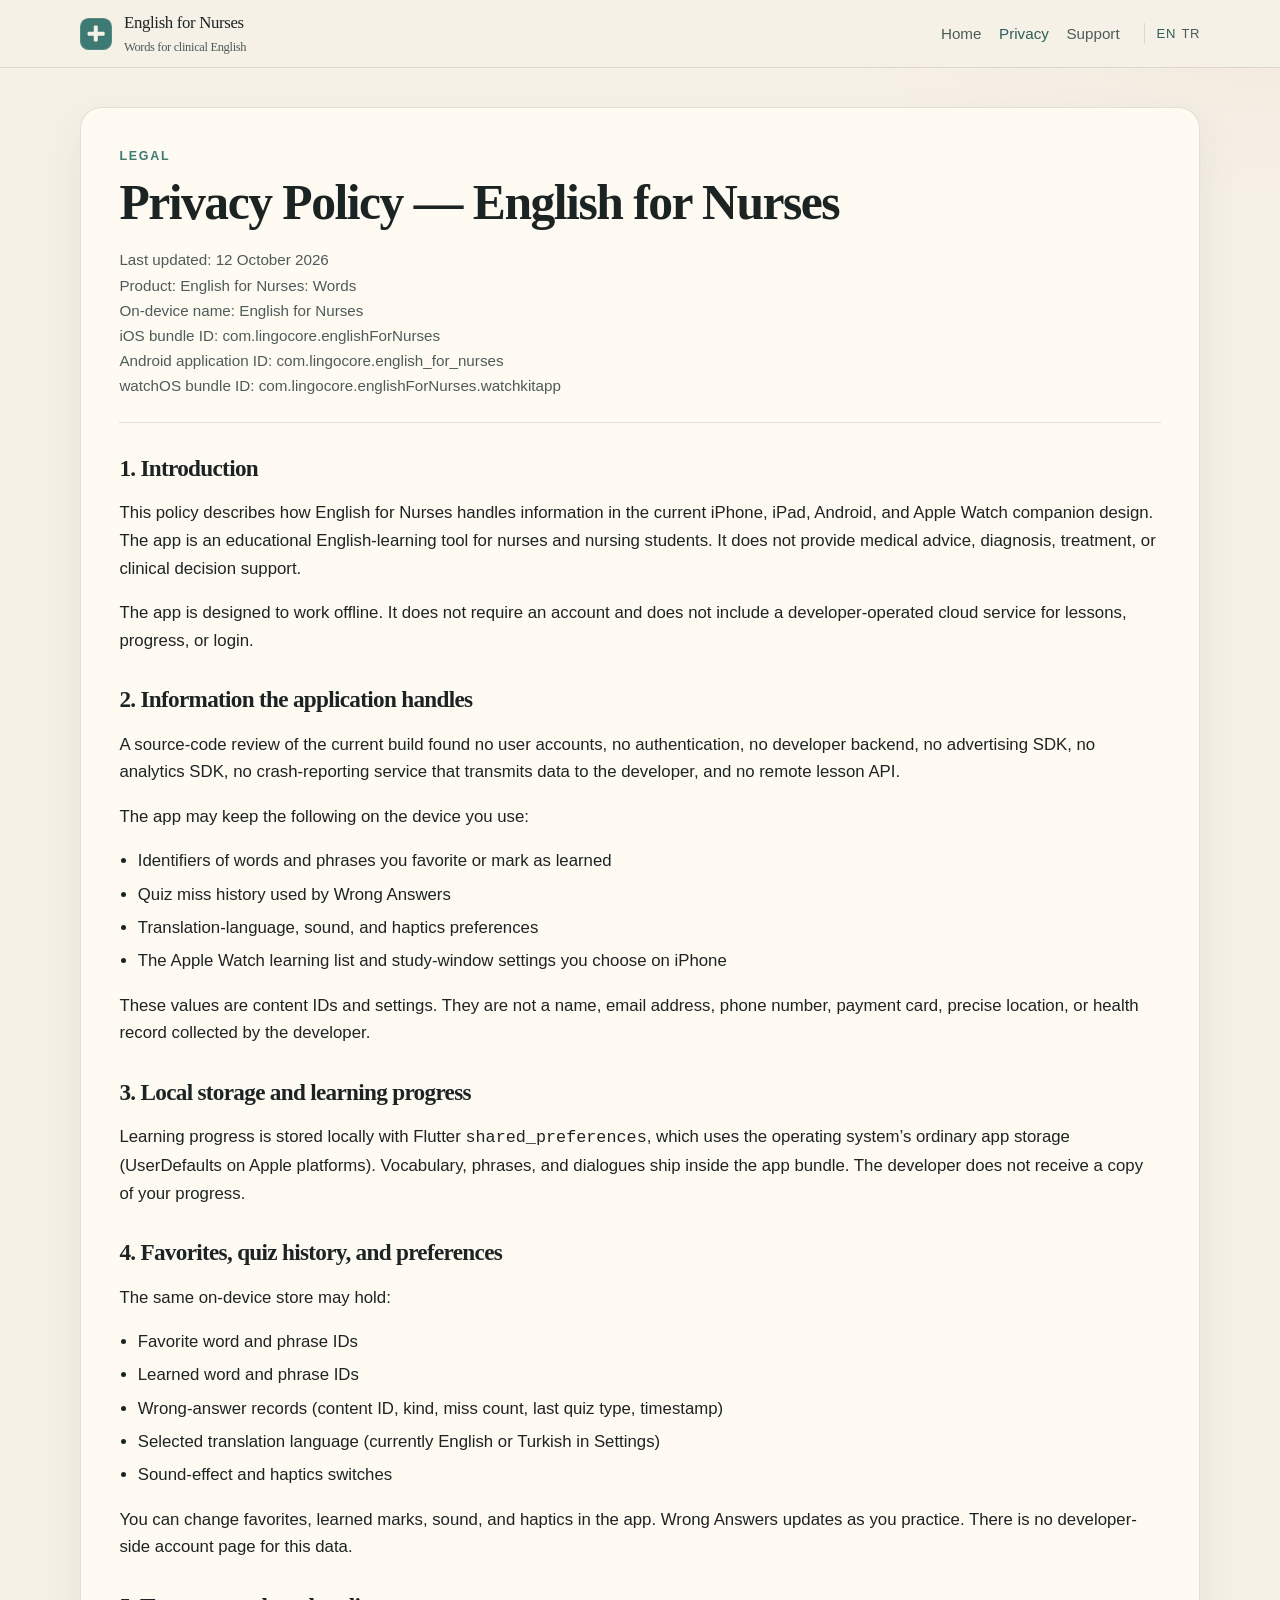
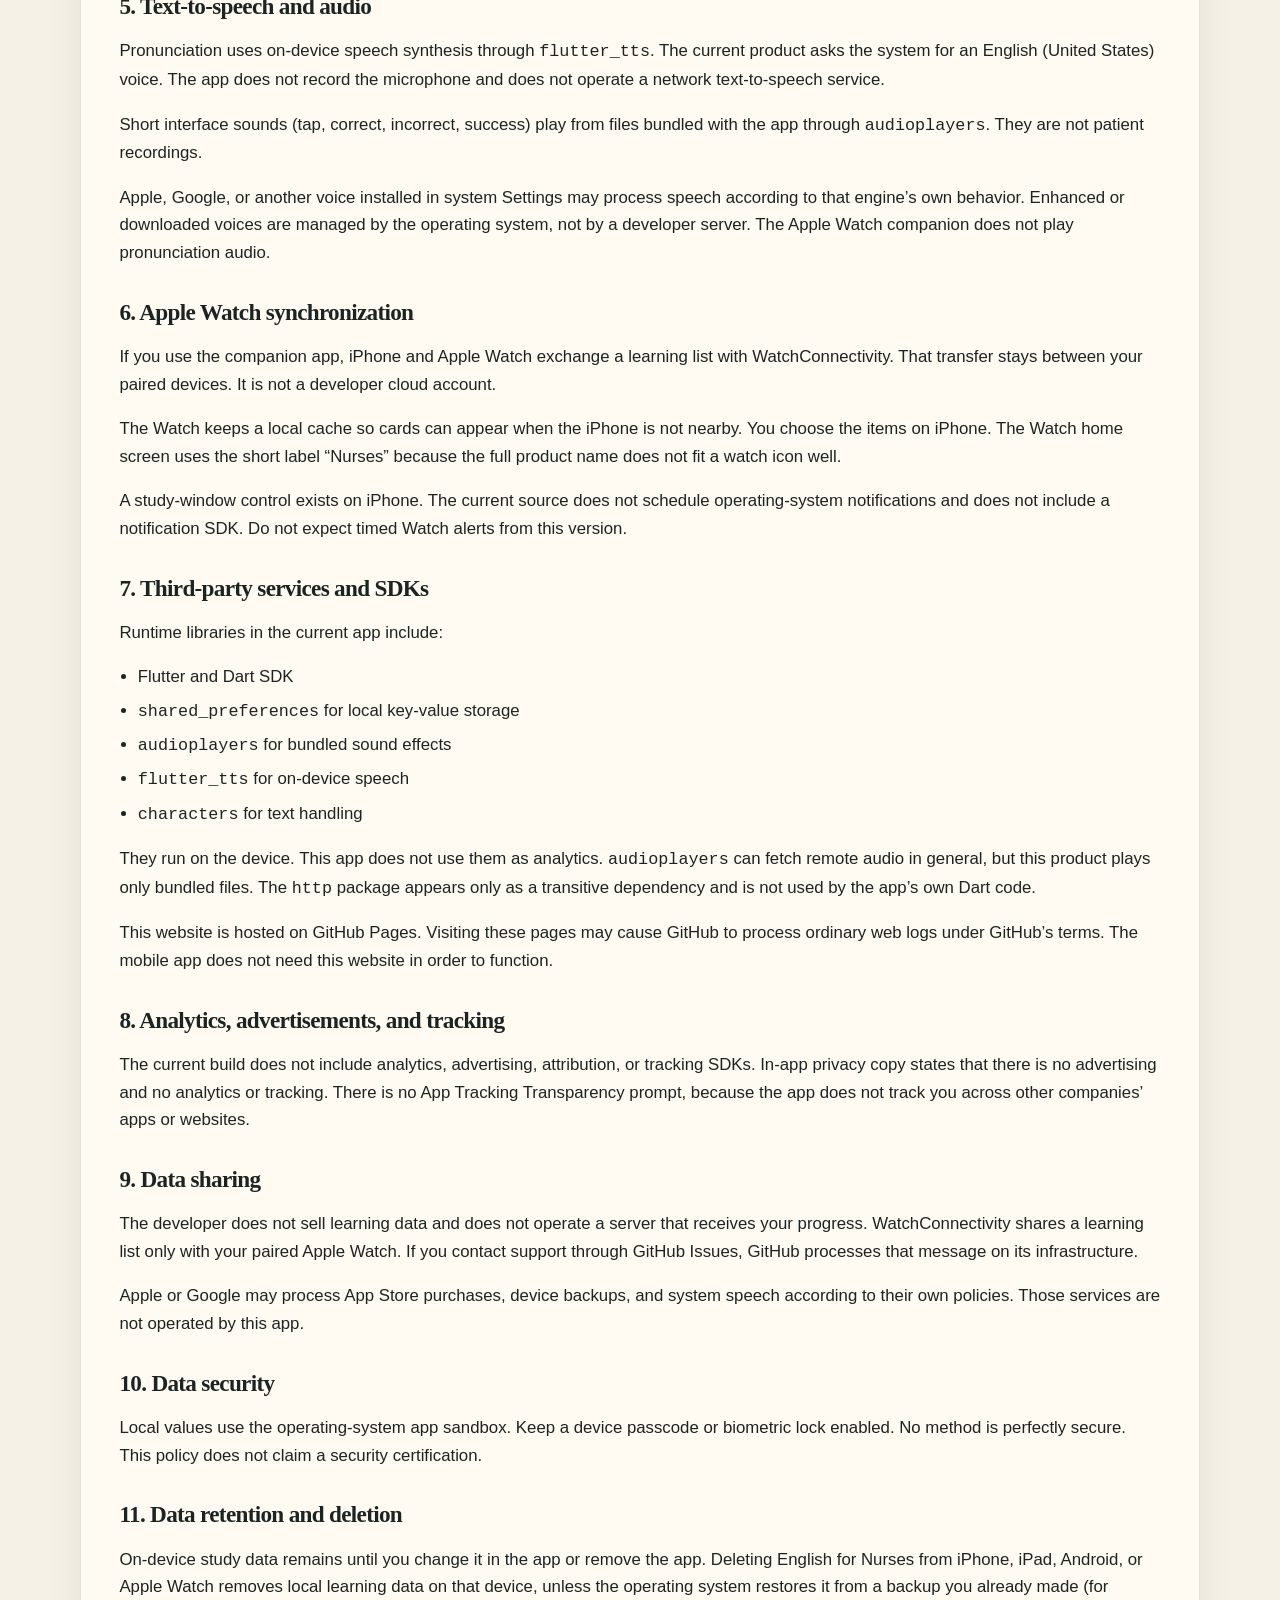
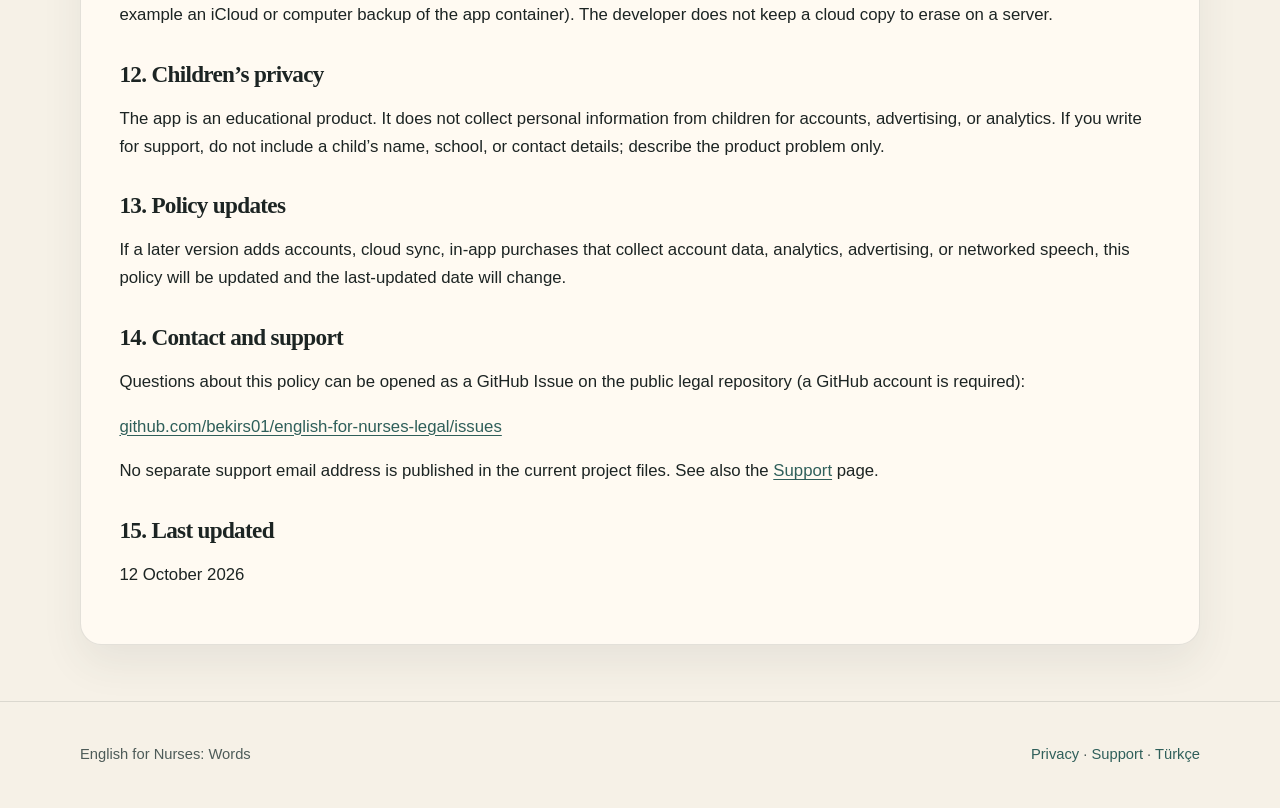
==== privacy.html @ 9a9c849c "Publish Privacy Policy and Support pages for English for Nurses. Co-authored-by: Cursor <cursoragent" ====
<!DOCTYPE html>
<html lang="en">
  <head>
    <meta charset="utf-8" />
    <meta name="viewport" content="width=device-width, initial-scale=1" />
    <title>Privacy Policy — English for Nurses</title>
    <meta
      name="description"
      content="Privacy Policy for English for Nurses. Learning progress stays on the device. No accounts, analytics, advertisements, or developer backend."
    />
    <link rel="stylesheet" href="style.css" />
  </head>
  <body>
    <a class="skip" href="#main">Skip to content</a>
    <header class="top">
      <div class="top-inner">
        <a class="brand" href="index.html">
          <span class="mark" aria-hidden="true"></span>
          <span class="brand-name">
            English for Nurses
            <small>Words for clinical English</small>
          </span>
        </a>
        <nav aria-label="Primary">
          <a href="index.html">Home</a>
          <a href="privacy.html" aria-current="page">Privacy</a>
          <a href="support.html">Support</a>
          <span class="lang" aria-label="Language">
            <a href="privacy.html" aria-current="page">EN</a>
            <a href="privacy-tr.html">TR</a>
          </span>
        </nav>
      </div>
    </header>
    <main id="main" class="page">
      <div class="wrap">
        <article class="panel">
          <p class="kicker">Legal</p>
          <h1>Privacy Policy — English for Nurses</h1>
          <p class="meta">
            Last updated: 12 October 2026<br />
            Product: English for Nurses: Words<br />
            On-device name: English for Nurses<br />
            iOS bundle ID: com.lingocore.englishForNurses<br />
            Android application ID: com.lingocore.english_for_nurses<br />
            watchOS bundle ID: com.lingocore.englishForNurses.watchkitapp
          </p>
          <hr class="rule" />

          <h2>1. Introduction</h2>
          <p>
            This policy describes how English for Nurses handles information in
            the current iPhone, iPad, Android, and Apple Watch companion
            design. The app is an educational English-learning tool for nurses
            and nursing students. It does not provide medical advice,
            diagnosis, treatment, or clinical decision support.
          </p>
          <p>
            The app is designed to work offline. It does not require an
            account and does not include a developer-operated cloud service
            for lessons, progress, or login.
          </p>

          <h2>2. Information the application handles</h2>
          <p>
            A source-code review of the current build found no user accounts,
            no authentication, no developer backend, no advertising SDK, no
            analytics SDK, no crash-reporting service that transmits data to
            the developer, and no remote lesson API.
          </p>
          <p>The app may keep the following on the device you use:</p>
          <ul>
            <li>Identifiers of words and phrases you favorite or mark as learned</li>
            <li>Quiz miss history used by Wrong Answers</li>
            <li>Translation-language, sound, and haptics preferences</li>
            <li>The Apple Watch learning list and study-window settings you choose on iPhone</li>
          </ul>
          <p>
            These values are content IDs and settings. They are not a name,
            email address, phone number, payment card, precise location, or
            health record collected by the developer.
          </p>

          <h2>3. Local storage and learning progress</h2>
          <p>
            Learning progress is stored locally with Flutter
            <code>shared_preferences</code>, which uses the operating system’s
            ordinary app storage (UserDefaults on Apple platforms). Vocabulary,
            phrases, and dialogues ship inside the app bundle. The developer
            does not receive a copy of your progress.
          </p>

          <h2>4. Favorites, quiz history, and preferences</h2>
          <p>The same on-device store may hold:</p>
          <ul>
            <li>Favorite word and phrase IDs</li>
            <li>Learned word and phrase IDs</li>
            <li>Wrong-answer records (content ID, kind, miss count, last quiz type, timestamp)</li>
            <li>Selected translation language (currently English or Turkish in Settings)</li>
            <li>Sound-effect and haptics switches</li>
          </ul>
          <p>
            You can change favorites, learned marks, sound, and haptics in the
            app. Wrong Answers updates as you practice. There is no
            developer-side account page for this data.
          </p>

          <h2>5. Text-to-speech and audio</h2>
          <p>
            Pronunciation uses on-device speech synthesis through
            <code>flutter_tts</code>. The current product asks the system for
            an English (United States) voice. The app does not record the
            microphone and does not operate a network text-to-speech service.
          </p>
          <p>
            Short interface sounds (tap, correct, incorrect, success) play from
            files bundled with the app through <code>audioplayers</code>. They
            are not patient recordings.
          </p>
          <p>
            Apple, Google, or another voice installed in system Settings may
            process speech according to that engine’s own behavior. Enhanced or
            downloaded voices are managed by the operating system, not by a
            developer server. The Apple Watch companion does not play
            pronunciation audio.
          </p>

          <h2>6. Apple Watch synchronization</h2>
          <p>
            If you use the companion app, iPhone and Apple Watch exchange a
            learning list with WatchConnectivity. That transfer stays between
            your paired devices. It is not a developer cloud account.
          </p>
          <p>
            The Watch keeps a local cache so cards can appear when the iPhone
            is not nearby. You choose the items on iPhone. The Watch home
            screen uses the short label “Nurses” because the full product name
            does not fit a watch icon well.
          </p>
          <p>
            A study-window control exists on iPhone. The current source does
            not schedule operating-system notifications and does not include a
            notification SDK. Do not expect timed Watch alerts from this
            version.
          </p>

          <h2>7. Third-party services and SDKs</h2>
          <p>Runtime libraries in the current app include:</p>
          <ul>
            <li>Flutter and Dart SDK</li>
            <li><code>shared_preferences</code> for local key-value storage</li>
            <li><code>audioplayers</code> for bundled sound effects</li>
            <li><code>flutter_tts</code> for on-device speech</li>
            <li><code>characters</code> for text handling</li>
          </ul>
          <p>
            They run on the device. This app does not use them as analytics.
            <code>audioplayers</code> can fetch remote audio in general, but
            this product plays only bundled files. The <code>http</code>
            package appears only as a transitive dependency and is not used by
            the app’s own Dart code.
          </p>
          <p>
            This website is hosted on GitHub Pages. Visiting these pages may
            cause GitHub to process ordinary web logs under GitHub’s terms. The
            mobile app does not need this website in order to function.
          </p>

          <h2>8. Analytics, advertisements, and tracking</h2>
          <p>
            The current build does not include analytics, advertising,
            attribution, or tracking SDKs. In-app privacy copy states that
            there is no advertising and no analytics or tracking. There is no
            App Tracking Transparency prompt, because the app does not track
            you across other companies’ apps or websites.
          </p>

          <h2>9. Data sharing</h2>
          <p>
            The developer does not sell learning data and does not operate a
            server that receives your progress. WatchConnectivity shares a
            learning list only with your paired Apple Watch. If you contact
            support through GitHub Issues, GitHub processes that message on its
            infrastructure.
          </p>
          <p>
            Apple or Google may process App Store purchases, device backups,
            and system speech according to their own policies. Those services
            are not operated by this app.
          </p>

          <h2>10. Data security</h2>
          <p>
            Local values use the operating-system app sandbox. Keep a device
            passcode or biometric lock enabled. No method is perfectly secure.
            This policy does not claim a security certification.
          </p>

          <h2>11. Data retention and deletion</h2>
          <p>
            On-device study data remains until you change it in the app or
            remove the app. Deleting English for Nurses from iPhone, iPad,
            Android, or Apple Watch removes local learning data on that
            device, unless the operating system restores it from a backup you
            already made (for example an iCloud or computer backup of the app
            container). The developer does not keep a cloud copy to erase on a
            server.
          </p>

          <h2>12. Children’s privacy</h2>
          <p>
            The app is an educational product. It does not collect personal
            information from children for accounts, advertising, or analytics.
            If you write for support, do not include a child’s name, school,
            or contact details; describe the product problem only.
          </p>

          <h2>13. Policy updates</h2>
          <p>
            If a later version adds accounts, cloud sync, in-app purchases
            that collect account data, analytics, advertising, or networked
            speech, this policy will be updated and the last-updated date will
            change.
          </p>

          <h2>14. Contact and support</h2>
          <p>
            Questions about this policy can be opened as a GitHub Issue on the
            public legal repository (a GitHub account is required):
          </p>
          <p>
            <a href="https://github.com/bekirs01/english-for-nurses-legal/issues"
              >github.com/bekirs01/english-for-nurses-legal/issues</a
            >
          </p>
          <p>
            No separate support email address is published in the current
            project files. See also the
            <a href="support.html">Support</a> page.
          </p>

          <h2>15. Last updated</h2>
          <p>12 October 2026</p>
        </article>
      </div>
    </main>
    <footer>
      <div class="foot-inner">
        <span>English for Nurses: Words</span>
        <span>
          <a href="privacy.html">Privacy</a>
          ·
          <a href="support.html">Support</a>
          ·
          <a href="privacy-tr.html">Türkçe</a>
        </span>
      </div>
    </footer>
  </body>
</html>
---- style.css ----
:root {
  --ivory: #f6f1e7;
  --ivory-deep: #ebe4d6;
  --paper: #fffaf2;
  --ink: #1c2423;
  --ink-soft: #4d5b58;
  --teal: #3d7a73;
  --teal-deep: #2f5f5a;
  --teal-soft: #d9e8e5;
  --copper: #c4896a;
  --sage: #8a9a7b;
  --line: rgba(28, 36, 35, 0.12);
  --shadow: 0 18px 42px rgba(45, 70, 66, 0.08);
  --max: 46rem;
  --display: "Iowan Old Style", "Palatino Linotype", Palatino, Georgia, serif;
  --sans: -apple-system, BlinkMacSystemFont, "Segoe UI", Helvetica, Arial, sans-serif;
}

*,
*::before,
*::after {
  box-sizing: border-box;
}

html {
  scroll-behavior: smooth;
}

body {
  margin: 0;
  color: var(--ink);
  background:
    radial-gradient(1200px 480px at 8% -10%, rgba(61, 122, 115, 0.09), transparent 55%),
    radial-gradient(900px 420px at 100% 0%, rgba(196, 137, 106, 0.08), transparent 50%),
    var(--ivory);
  font-family: var(--sans);
  font-size: 1.05rem;
  line-height: 1.65;
}

a {
  color: var(--teal-deep);
  text-decoration-thickness: 1px;
  text-underline-offset: 0.18em;
}

a:hover {
  color: var(--copper);
}

.skip {
  position: absolute;
  left: 1rem;
  top: -3rem;
  background: var(--ink);
  color: var(--ivory);
  padding: 0.5rem 0.8rem;
  border-radius: 0.4rem;
}

.skip:focus {
  top: 0.6rem;
  z-index: 20;
}

.top {
  position: sticky;
  top: 0;
  z-index: 10;
  backdrop-filter: blur(16px);
  background: rgba(246, 241, 231, 0.92);
  border-bottom: 1px solid var(--line);
}

.top-inner,
.wrap,
.foot-inner {
  width: min(1120px, calc(100% - 2rem));
  margin: 0 auto;
}

.top-inner,
.foot-inner {
  display: flex;
  align-items: center;
  justify-content: space-between;
  gap: 1rem;
  min-height: 4.2rem;
}

.brand {
  display: flex;
  align-items: center;
  gap: 0.75rem;
  color: inherit;
  text-decoration: none;
  min-width: 0;
}

.brand small {
  display: block;
  color: var(--ink-soft);
  font-weight: 500;
  font-size: 0.78rem;
}

.brand-name {
  font-family: var(--display);
  font-size: 1.05rem;
  letter-spacing: -0.02em;
}

.mark {
  position: relative;
  flex: 0 0 2rem;
  width: 2rem;
  height: 2rem;
  border-radius: 0.55rem;
  background: var(--teal);
  box-shadow: inset 0 0 0 1px rgba(255, 255, 255, 0.12);
}

.mark::before,
.mark::after {
  content: "";
  position: absolute;
  background: var(--ivory);
  border-radius: 1px;
}

.mark::before {
  width: 0.28rem;
  height: 1.05rem;
  left: 50%;
  top: 50%;
  transform: translate(-50%, -50%);
}

.mark::after {
  width: 1.05rem;
  height: 0.28rem;
  left: 50%;
  top: 50%;
  transform: translate(-50%, -50%);
}

nav {
  display: flex;
  flex-wrap: wrap;
  align-items: center;
  justify-content: flex-end;
  gap: 0.85rem 1.1rem;
}

nav a {
  text-decoration: none;
  color: var(--ink-soft);
  font-size: 0.95rem;
}

nav a[aria-current="page"],
nav a:hover {
  color: var(--teal-deep);
}

.lang {
  display: flex;
  gap: 0.35rem;
  margin-left: 0.4rem;
  padding-left: 0.75rem;
  border-left: 1px solid var(--line);
}

.lang a {
  font-size: 0.82rem;
  letter-spacing: 0.04em;
  text-transform: uppercase;
}

.hero,
.page {
  padding: 2.4rem 0 3.5rem;
}

.panel {
  background: var(--paper);
  border: 1px solid var(--line);
  border-radius: 1.35rem;
  box-shadow: var(--shadow);
  padding: clamp(1.4rem, 3vw, 2.4rem);
}

.kicker {
  margin: 0 0 0.45rem;
  color: var(--teal);
  font-size: 0.78rem;
  font-weight: 700;
  letter-spacing: 0.14em;
  text-transform: uppercase;
}

h1,
h2,
h3 {
  font-family: var(--display);
  letter-spacing: -0.03em;
  line-height: 1.18;
}

h1 {
  margin: 0 0 0.8rem;
  font-size: clamp(2rem, 5vw, 3.1rem);
  font-weight: 600;
}

h2 {
  margin: 2rem 0 0.7rem;
  font-size: 1.45rem;
}

h3 {
  margin: 1.4rem 0 0.45rem;
  font-size: 1.12rem;
}

.lede,
.meta {
  color: var(--ink-soft);
}

.lede {
  max-width: 38rem;
  font-size: 1.12rem;
}

.meta {
  font-size: 0.95rem;
}

.rule {
  border: 0;
  border-top: 1px solid var(--line);
  margin: 1.5rem 0;
}

.cards {
  display: grid;
  grid-template-columns: repeat(auto-fit, minmax(240px, 1fr));
  gap: 1rem;
  margin: 1.6rem 0 0;
}

.card {
  background: var(--paper);
  border: 1px solid var(--line);
  border-radius: 1.1rem;
  padding: 1.2rem 1.25rem 1.3rem;
  box-shadow: var(--shadow);
}

.card h2 {
  margin-top: 0.2rem;
  font-size: 1.3rem;
}

.actions {
  display: flex;
  flex-wrap: wrap;
  gap: 0.7rem;
  margin-top: 1.5rem;
}

.button {
  display: inline-flex;
  align-items: center;
  justify-content: center;
  min-height: 2.7rem;
  padding: 0.55rem 1.05rem;
  border-radius: 999px;
  background: var(--teal);
  color: #f8fffd;
  text-decoration: none;
  font-weight: 600;
}

.button.secondary {
  background: transparent;
  color: var(--teal-deep);
  box-shadow: inset 0 0 0 1px var(--teal);
}

.button:hover {
  background: var(--teal-deep);
  color: #f8fffd;
}

ul,
ol {
  padding-left: 1.15rem;
}

li + li {
  margin-top: 0.35rem;
}

.note {
  background: var(--teal-soft);
  border-radius: 0.9rem;
  padding: 0.95rem 1.05rem;
}

footer {
  border-top: 1px solid var(--line);
  padding: 1.2rem 0 1.8rem;
  color: var(--ink-soft);
  font-size: 0.92rem;
}

footer a {
  text-decoration: none;
}

@media (max-width: 720px) {
  .top-inner,
  .foot-inner {
    align-items: flex-start;
    flex-direction: column;
    padding: 0.85rem 0;
    min-height: 0;
  }

  nav,
  .lang {
    margin-left: 0;
    padding-left: 0;
    border-left: 0;
  }

  body {
    font-size: 1.02rem;
  }
}

@media (prefers-reduced-motion: reduce) {
  html {
    scroll-behavior: auto;
  }
}
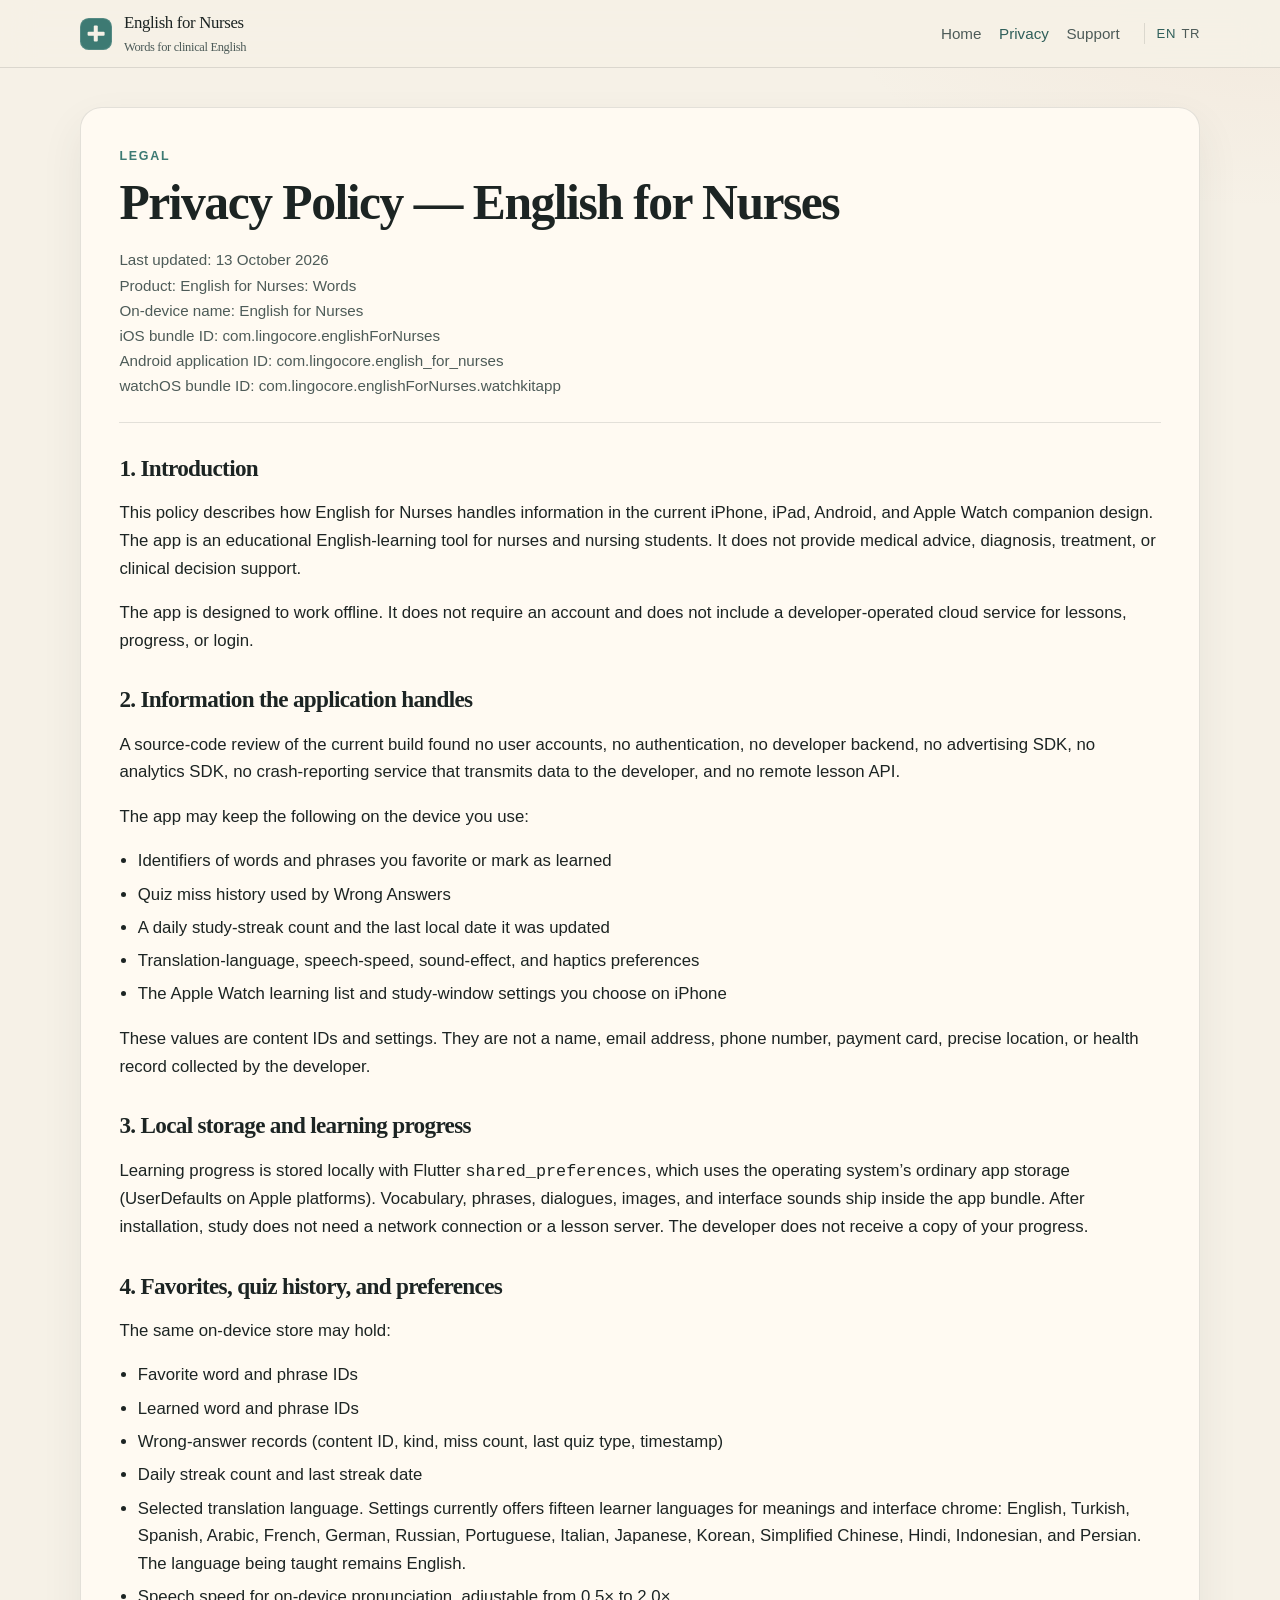
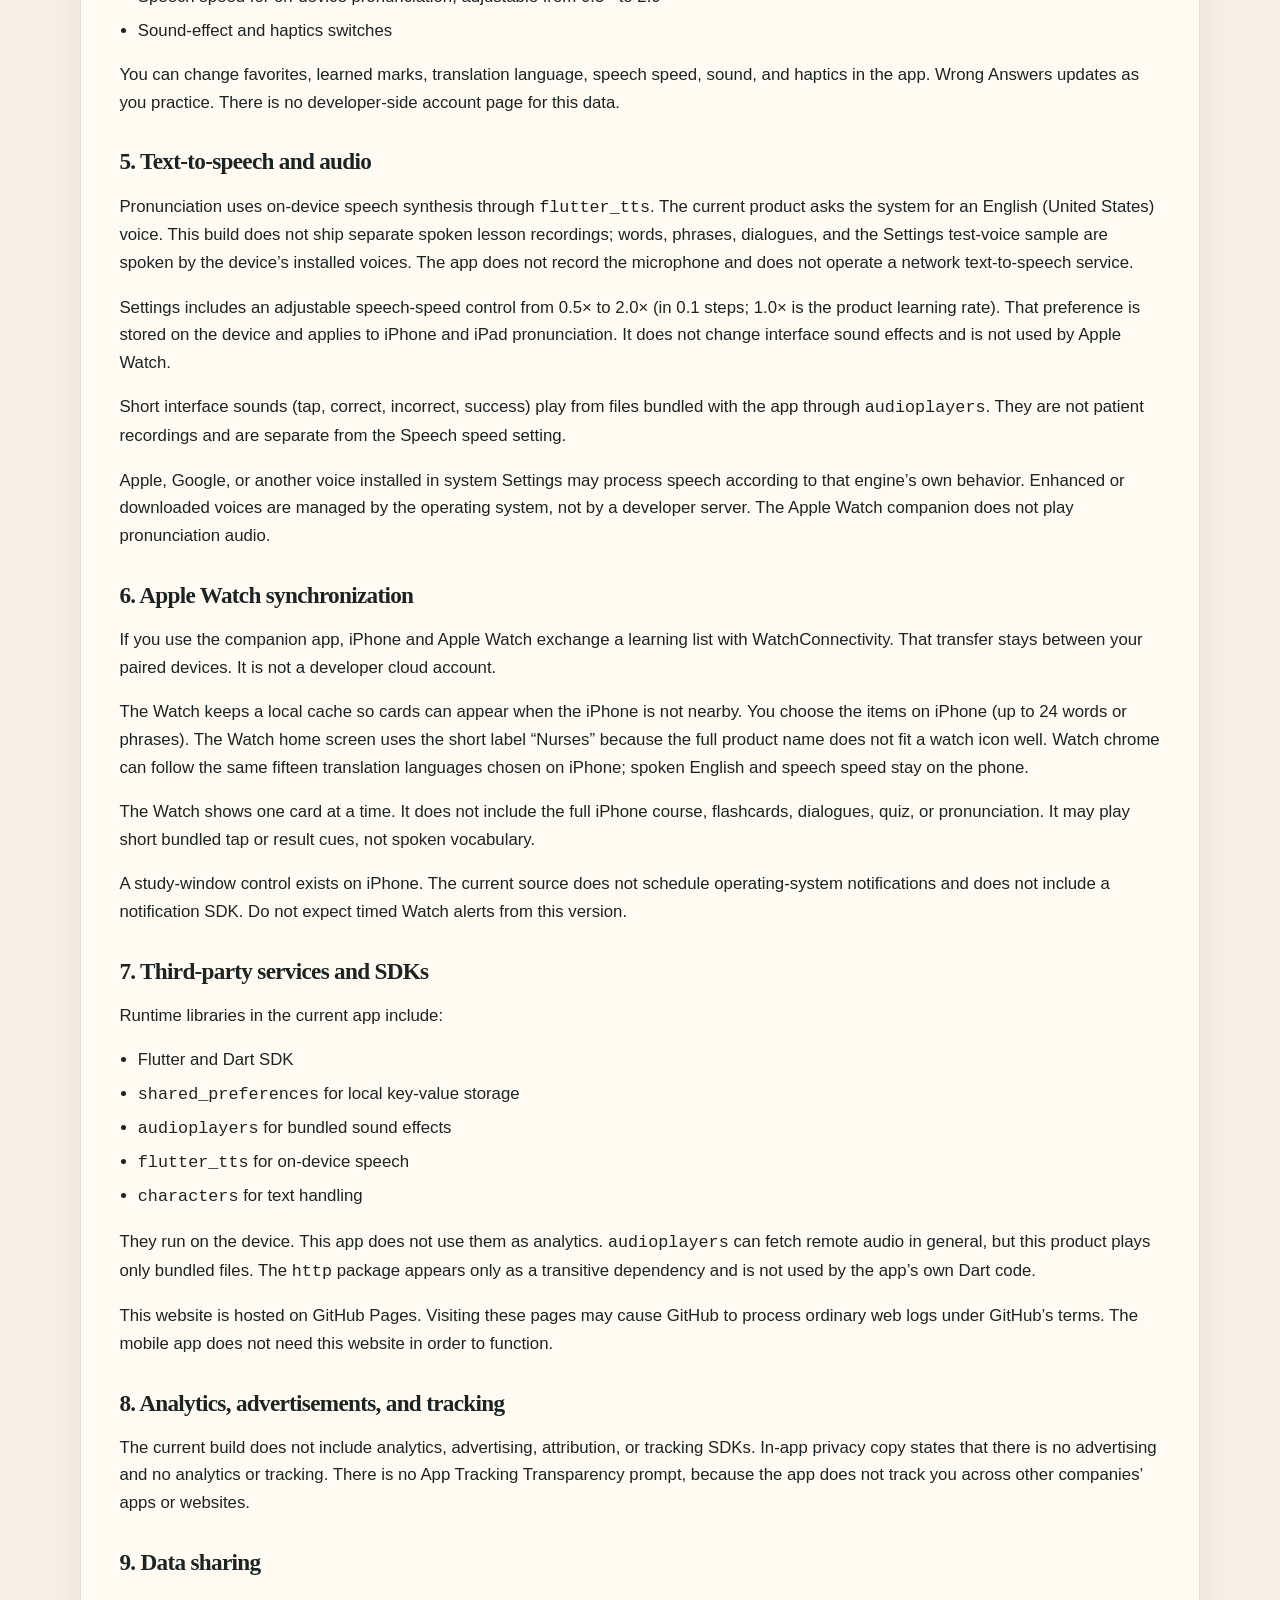
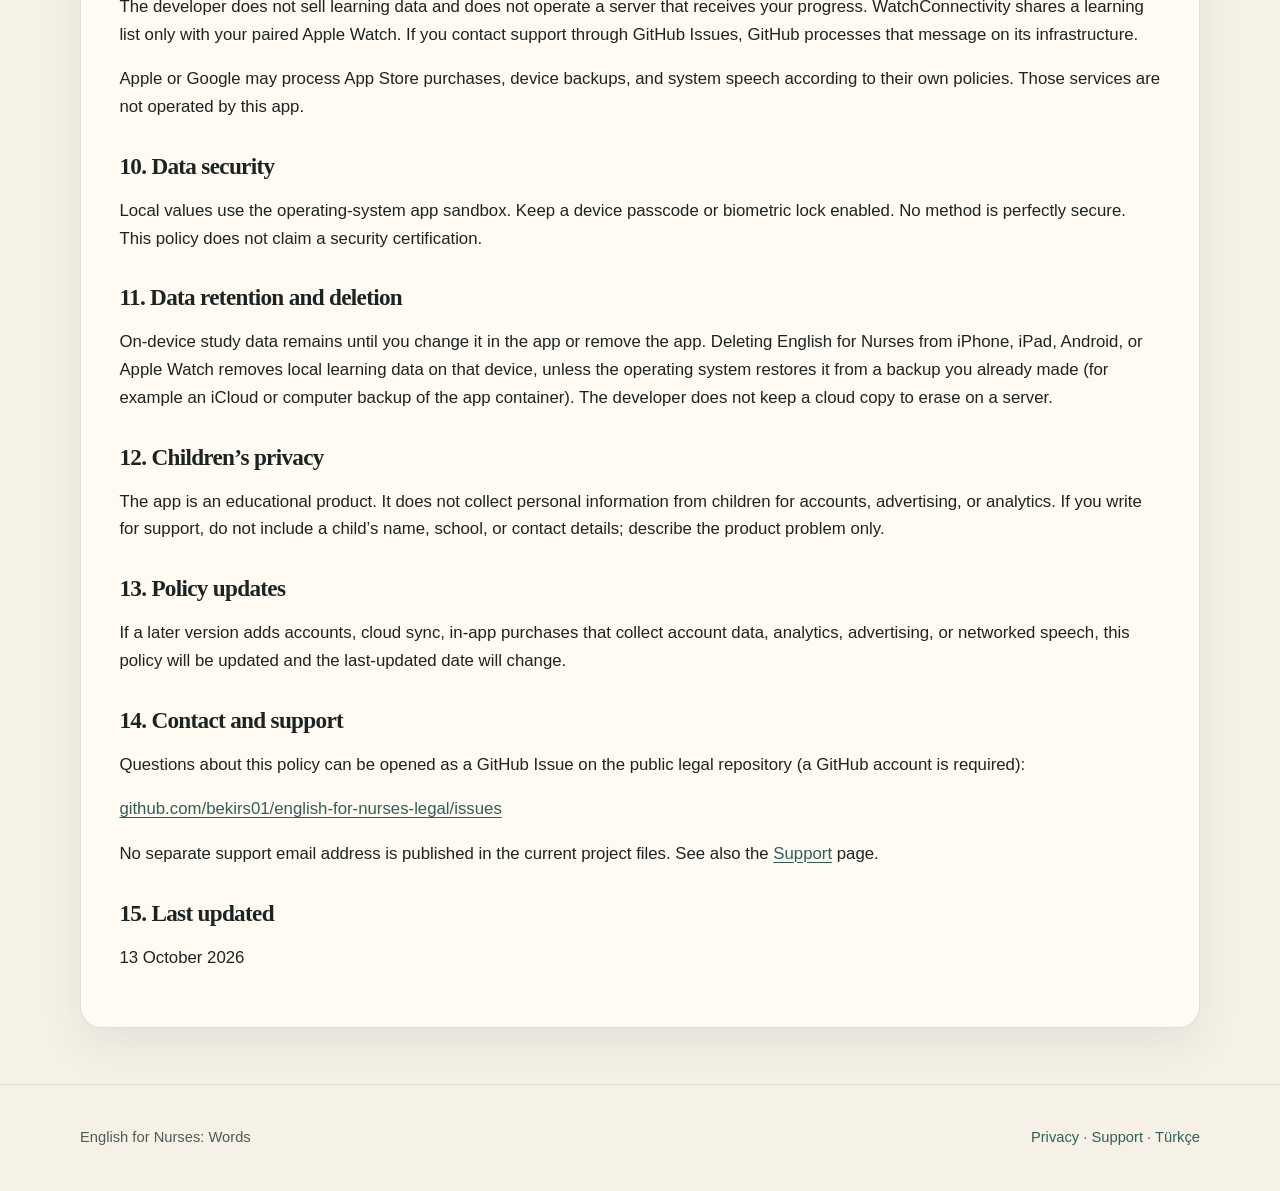
==== commit 4b1b0928: "Update Privacy Policy and Support pages for 15 languages and speech speed. Co-authored-by: Cursor <c" ====
--- a/privacy.html
+++ b/privacy.html
@@ -38,7 +38,7 @@
           <p class="kicker">Legal</p>
           <h1>Privacy Policy — English for Nurses</h1>
           <p class="meta">
-            Last updated: 12 October 2026<br />
+            Last updated: 13 October 2026<br />
             Product: English for Nurses: Words<br />
             On-device name: English for Nurses<br />
             iOS bundle ID: com.lingocore.englishForNurses<br />
@@ -72,7 +72,11 @@
           <ul>
             <li>Identifiers of words and phrases you favorite or mark as learned</li>
             <li>Quiz miss history used by Wrong Answers</li>
-            <li>Translation-language, sound, and haptics preferences</li>
+            <li>A daily study-streak count and the last local date it was updated</li>
+            <li>
+              Translation-language, speech-speed, sound-effect, and haptics
+              preferences
+            </li>
             <li>The Apple Watch learning list and study-window settings you choose on iPhone</li>
           </ul>
           <p>
@@ -86,8 +90,10 @@
             Learning progress is stored locally with Flutter
             <code>shared_preferences</code>, which uses the operating system’s
             ordinary app storage (UserDefaults on Apple platforms). Vocabulary,
-            phrases, and dialogues ship inside the app bundle. The developer
-            does not receive a copy of your progress.
+            phrases, dialogues, images, and interface sounds ship inside the
+            app bundle. After installation, study does not need a network
+            connection or a lesson server. The developer does not receive a
+            copy of your progress.
           </p>
 
           <h2>4. Favorites, quiz history, and preferences</h2>
@@ -96,26 +102,50 @@
             <li>Favorite word and phrase IDs</li>
             <li>Learned word and phrase IDs</li>
             <li>Wrong-answer records (content ID, kind, miss count, last quiz type, timestamp)</li>
-            <li>Selected translation language (currently English or Turkish in Settings)</li>
+            <li>Daily streak count and last streak date</li>
+            <li>
+              Selected translation language. Settings currently offers fifteen
+              learner languages for meanings and interface chrome:
+              English, Turkish, Spanish, Arabic, French, German, Russian,
+              Portuguese, Italian, Japanese, Korean, Simplified Chinese,
+              Hindi, Indonesian, and Persian. The language being taught
+              remains English.
+            </li>
+            <li>
+              Speech speed for on-device pronunciation, adjustable from
+              0.5× to 2.0×
+            </li>
             <li>Sound-effect and haptics switches</li>
           </ul>
           <p>
-            You can change favorites, learned marks, sound, and haptics in the
-            app. Wrong Answers updates as you practice. There is no
-            developer-side account page for this data.
+            You can change favorites, learned marks, translation language,
+            speech speed, sound, and haptics in the app. Wrong Answers updates
+            as you practice. There is no developer-side account page for this
+            data.
           </p>
 
           <h2>5. Text-to-speech and audio</h2>
           <p>
             Pronunciation uses on-device speech synthesis through
             <code>flutter_tts</code>. The current product asks the system for
-            an English (United States) voice. The app does not record the
-            microphone and does not operate a network text-to-speech service.
+            an English (United States) voice. This build does not ship separate
+            spoken lesson recordings; words, phrases, dialogues, and the
+            Settings test-voice sample are spoken by the device’s installed
+            voices. The app does not record the microphone and does not
+            operate a network text-to-speech service.
+          </p>
+          <p>
+            Settings includes an adjustable speech-speed control from 0.5× to
+            2.0× (in 0.1 steps; 1.0× is the product learning rate). That
+            preference is stored on the device and applies to iPhone and
+            iPad pronunciation. It does not change interface sound effects
+            and is not used by Apple Watch.
           </p>
           <p>
             Short interface sounds (tap, correct, incorrect, success) play from
             files bundled with the app through <code>audioplayers</code>. They
-            are not patient recordings.
+            are not patient recordings and are separate from the Speech speed
+            setting.
           </p>
           <p>
             Apple, Google, or another voice installed in system Settings may
@@ -133,9 +163,18 @@
           </p>
           <p>
             The Watch keeps a local cache so cards can appear when the iPhone
-            is not nearby. You choose the items on iPhone. The Watch home
-            screen uses the short label “Nurses” because the full product name
-            does not fit a watch icon well.
+            is not nearby. You choose the items on iPhone (up to 24 words or
+            phrases). The Watch home screen uses the short label “Nurses”
+            because the full product name does not fit a watch icon well.
+            Watch chrome can follow the same fifteen translation languages
+            chosen on iPhone; spoken English and speech speed stay on the
+            phone.
+          </p>
+          <p>
+            The Watch shows one card at a time. It does not include the full
+            iPhone course, flashcards, dialogues, quiz, or pronunciation.
+            It may play short bundled tap or result cues, not spoken
+            vocabulary.
           </p>
           <p>
             A study-window control exists on iPhone. The current source does
@@ -240,7 +279,7 @@
           </p>
 
           <h2>15. Last updated</h2>
-          <p>12 October 2026</p>
+          <p>13 October 2026</p>
         </article>
       </div>
     </main>
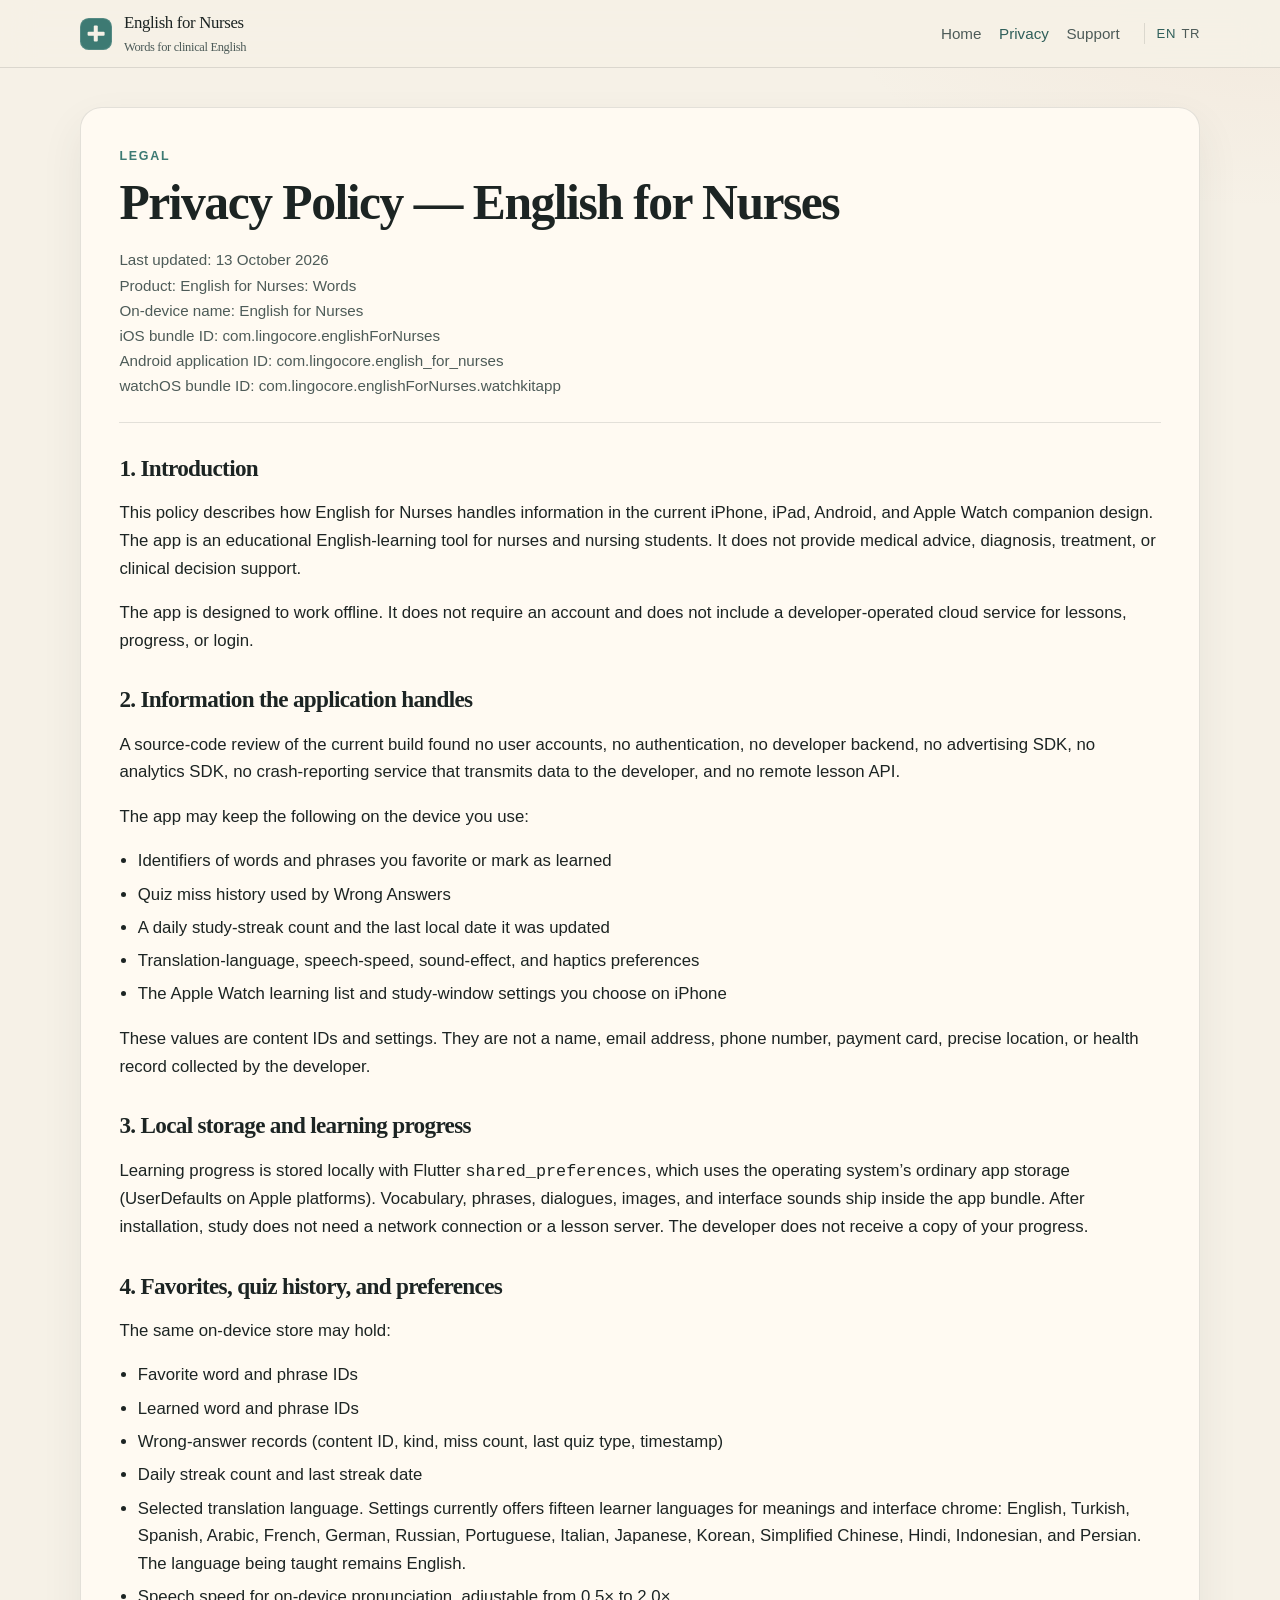
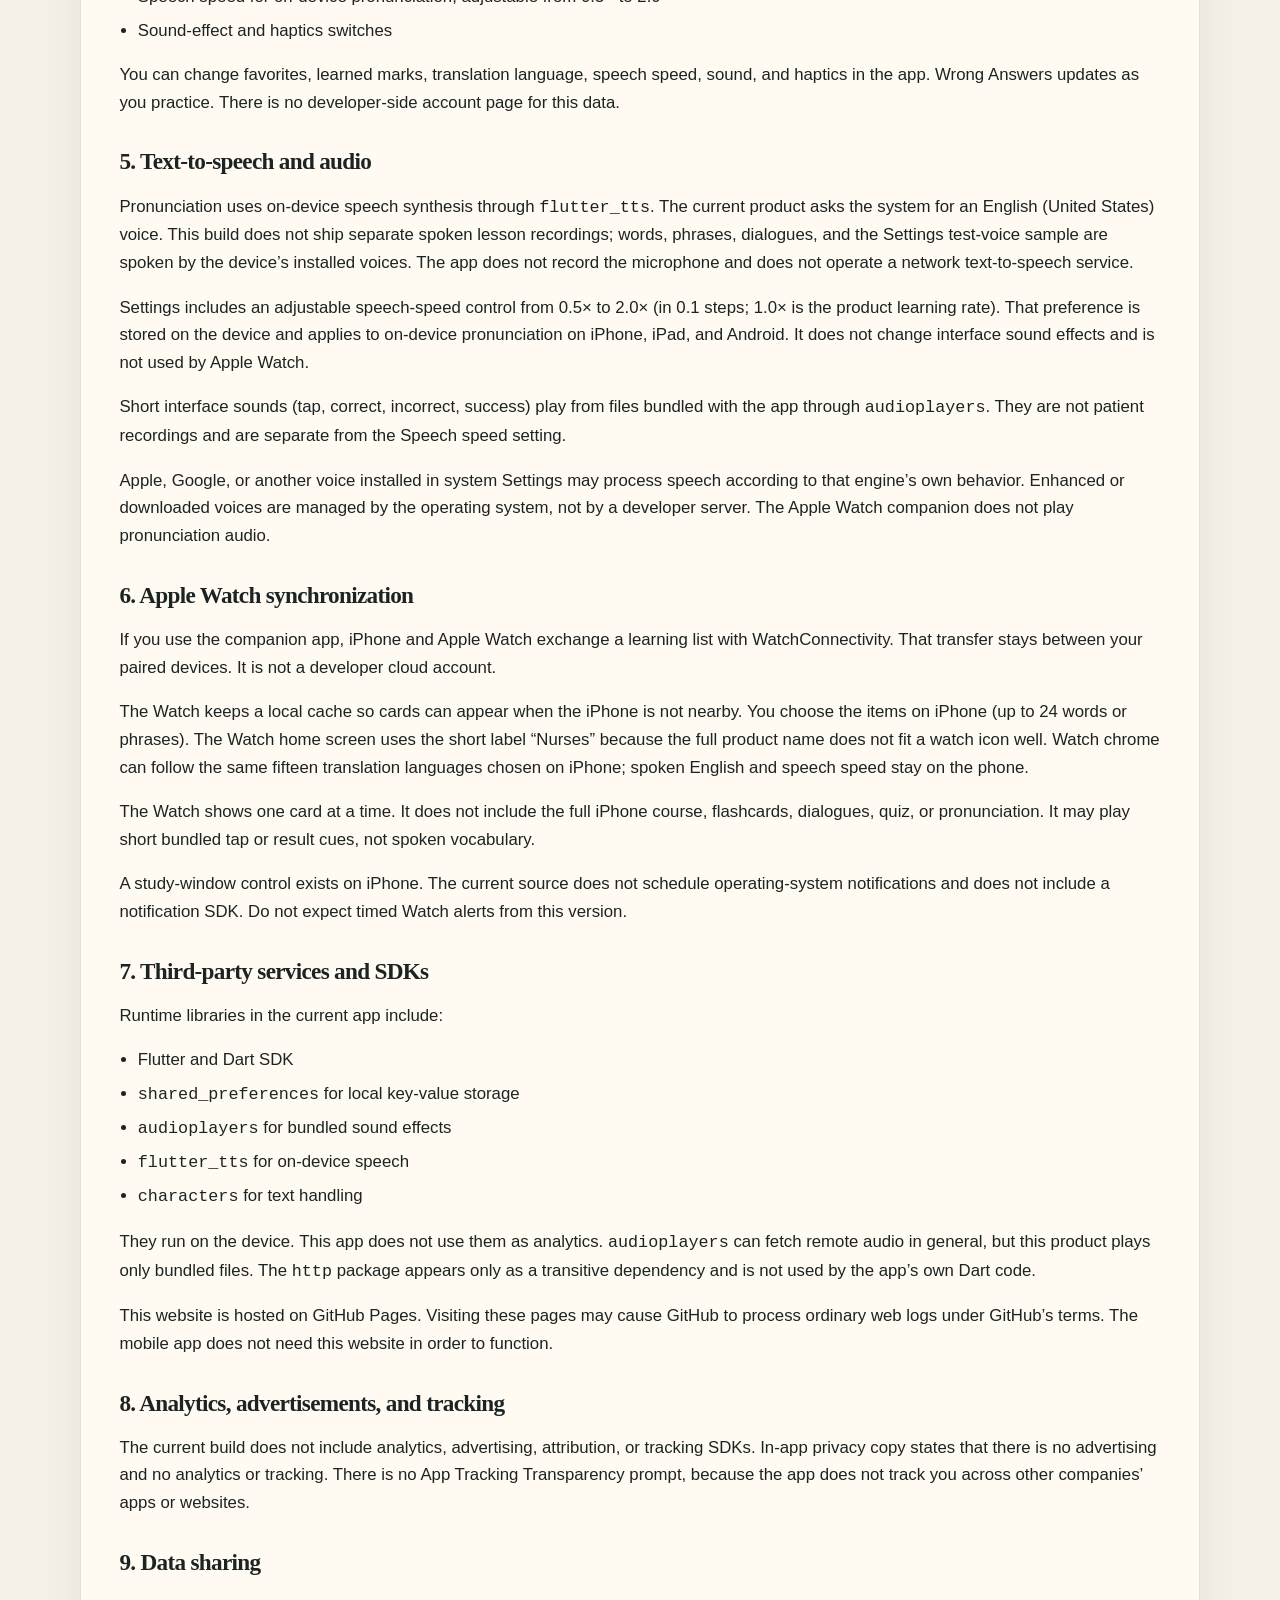
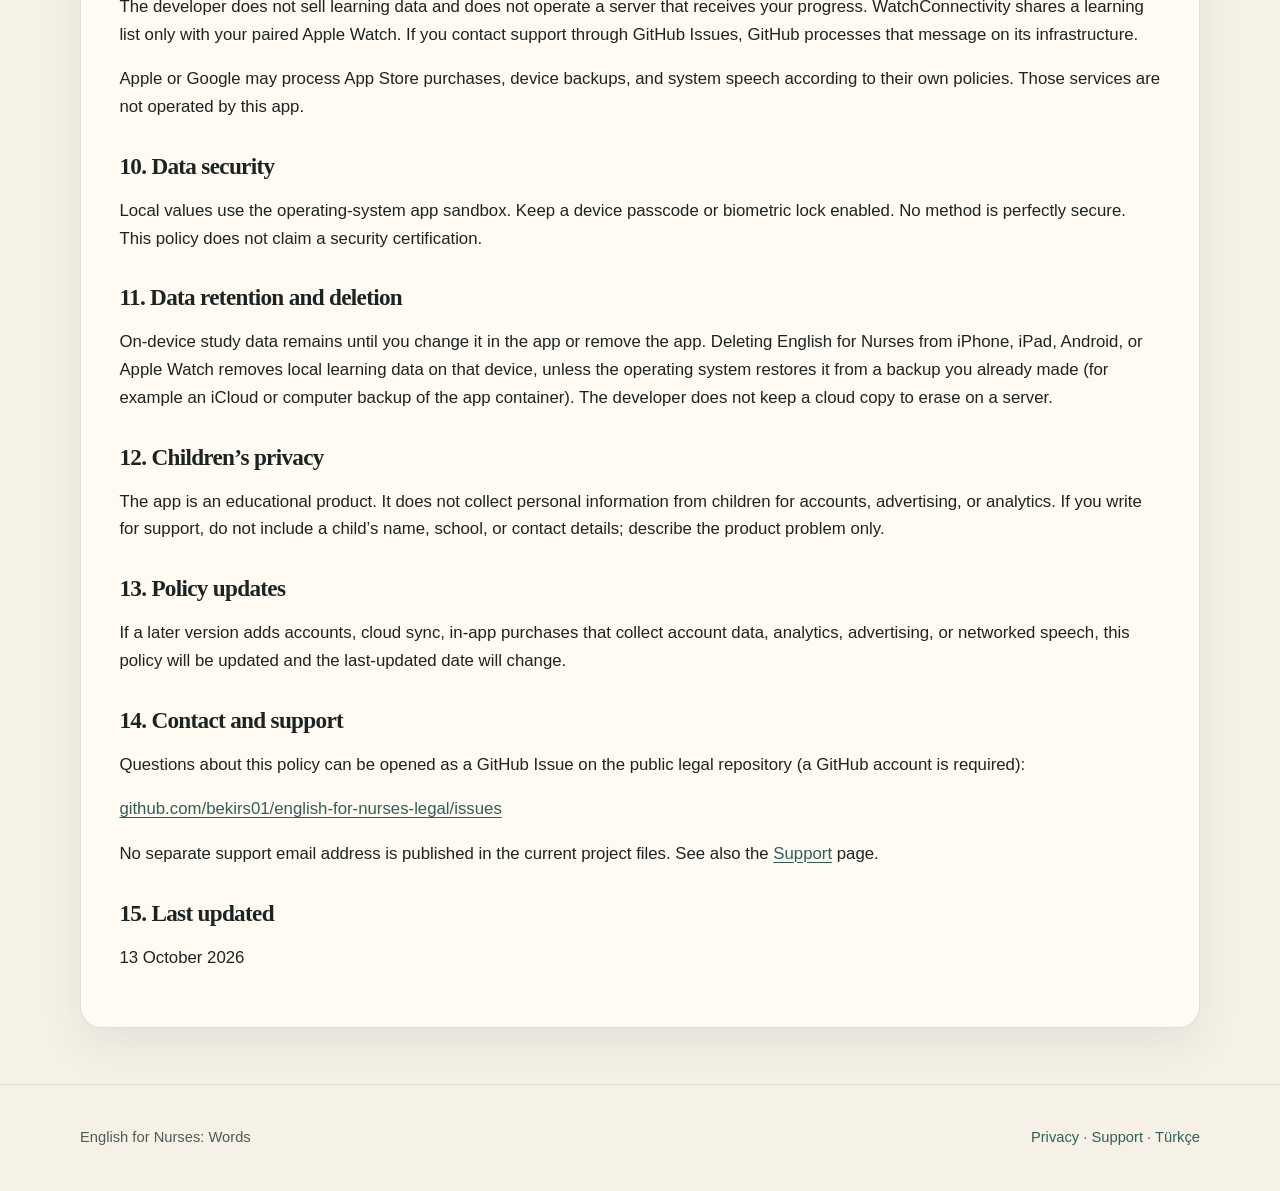
==== commit 4b072423: "Note that speech speed applies on Android as well as iPhone and iPad. Co-authored-by: Cursor <cursor" ====
--- a/privacy.html
+++ b/privacy.html
@@ -137,9 +137,9 @@
           <p>
             Settings includes an adjustable speech-speed control from 0.5× to
             2.0× (in 0.1 steps; 1.0× is the product learning rate). That
-            preference is stored on the device and applies to iPhone and
-            iPad pronunciation. It does not change interface sound effects
-            and is not used by Apple Watch.
+            preference is stored on the device and applies to on-device
+            pronunciation on iPhone, iPad, and Android. It does not change
+            interface sound effects and is not used by Apple Watch.
           </p>
           <p>
             Short interface sounds (tap, correct, incorrect, success) play from
